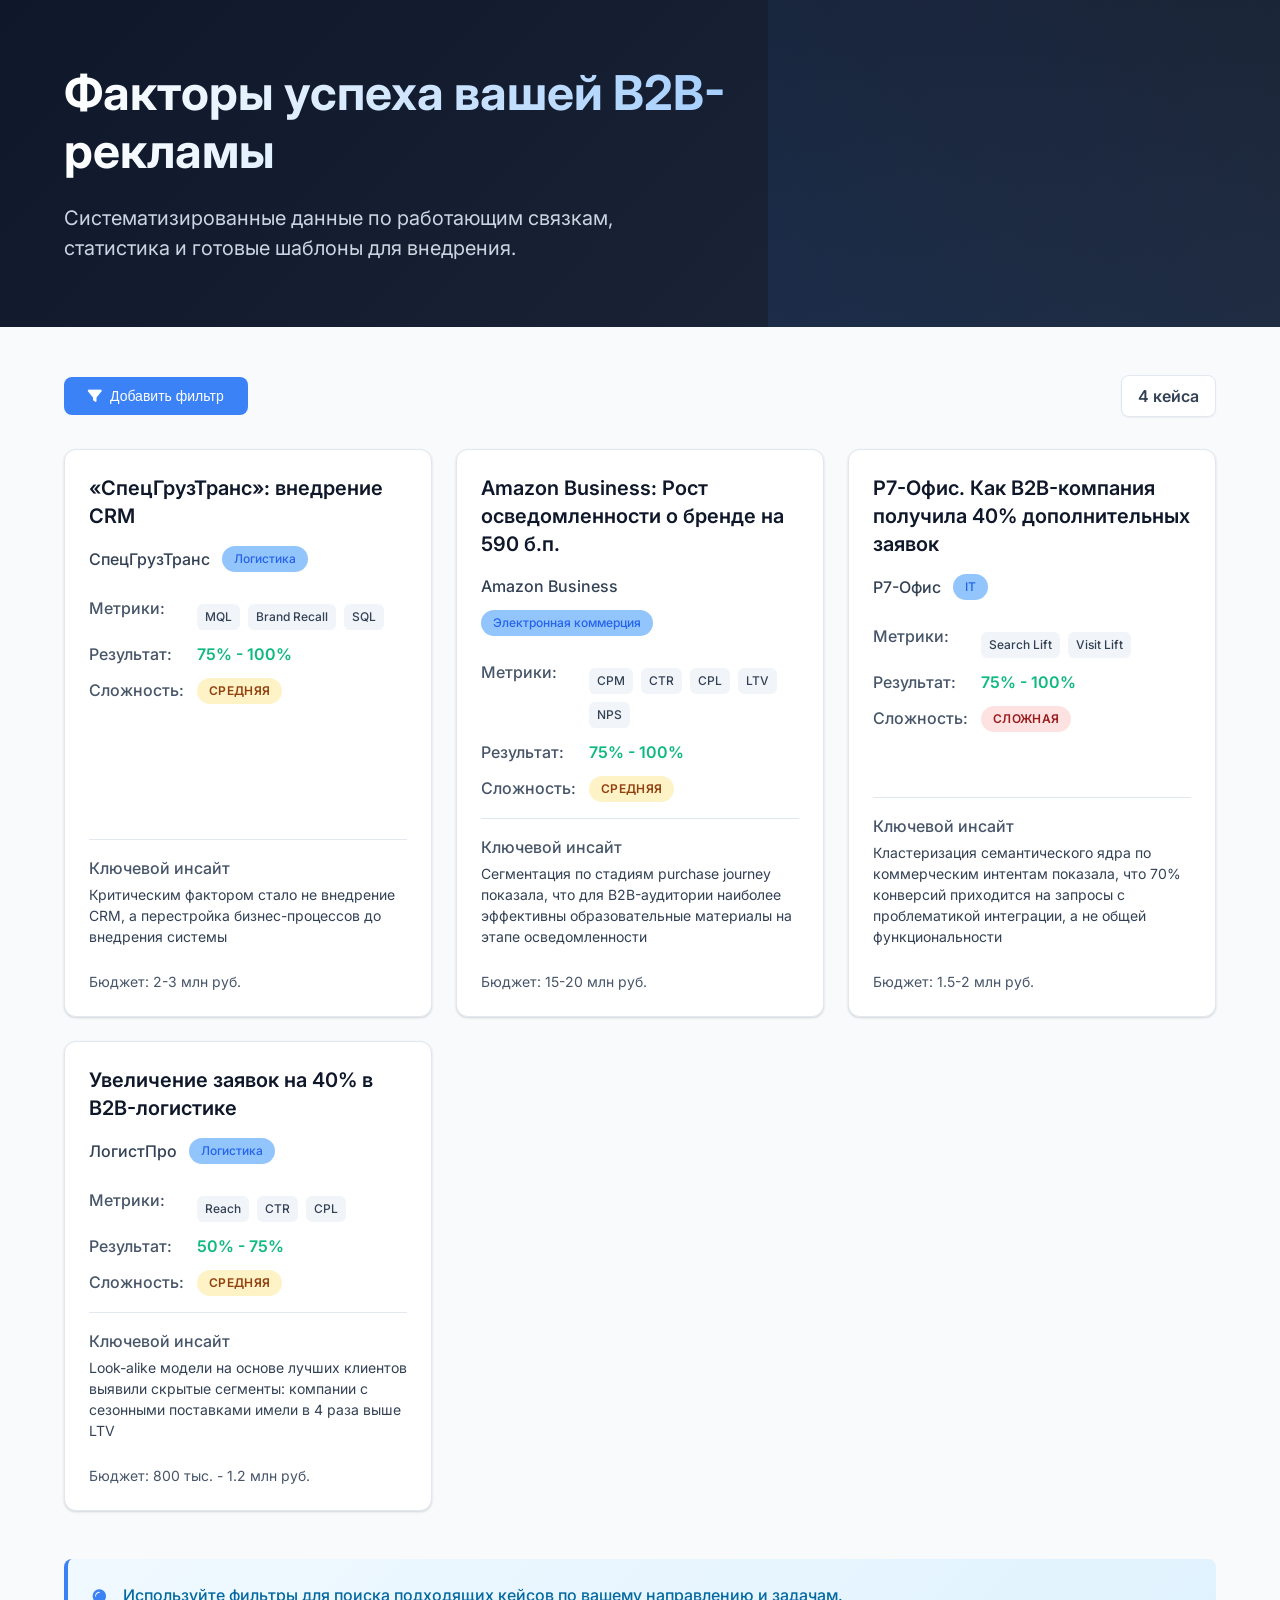
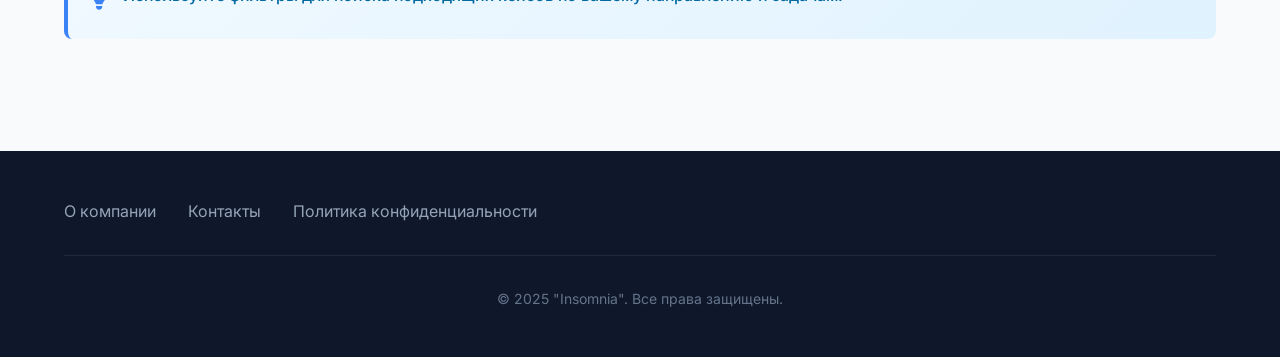
==== index.html @ edf15a5f "Add files via upload" ====
<!DOCTYPE html>
<html lang="ru">
<head>
    <meta charset="UTF-8">
    <meta name="viewport" content="width=device-width, initial-scale=1.0">
    <title>Факторы успеха вашей B2B-рекламы</title>
    <link rel="stylesheet" href="style.css">
    <link rel="stylesheet" href="https://cdnjs.cloudflare.com/ajax/libs/font-awesome/6.4.0/css/all.min.css">
    <link href="https://fonts.googleapis.com/css2?family=Inter:wght@300;400;500;600;700&display=swap" rel="stylesheet">
</head>
<body>
    <header class="header">
        <div class="container">
            <div class="header-content">
                <h1 class="header-title">Факторы успеха вашей B2B-рекламы</h1>
                <p class="header-subtitle">Систематизированные данные по работающим связкам, статистика и готовые шаблоны для внедрения.</p>
            </div>
        </div>
    </header>

    <main class="main">
        <div class="container">
            <div class="page-controls">
                <button id="openFilters" class="btn btn-primary">
                    <i class="fas fa-filter"></i> Добавить фильтр
                </button>
                <div class="stats">
                    <span id="casesCount" class="stats-count">4 кейса</span>
                </div>
            </div>

            <div class="cases-grid" id="casesContainer"></div>

            <div class="info-banner">
                <div class="info-icon">
                    <i class="fas fa-lightbulb"></i>
                </div>
                <p>Используйте фильтры для поиска подходящих кейсов по вашему направлению и задачам.</p>
            </div>
        </div>
    </main>

    <footer class="footer">
        <div class="container">
            <div class="footer-content">
                <div class="footer-links">
                    <a href="#" class="footer-link">О компании</a>
                    <a href="#" class="footer-link">Контакты</a>
                    <a href="#" class="footer-link">Политика конфиденциальности</a>
                </div>
                <div class="footer-copyright">
                    <p>© 2025 "Insomnia". Все права защищены.</p>
                </div>
            </div>
        </div>
    </footer>

    <div id="filterModal" class="modal">
        <div class="modal-overlay"></div>
        <div class="modal-container">
            <div class="modal-header">
                <div class="modal-title">
                    <i class="fas fa-sliders-h"></i>
                    <h2>Добавить фильтр</h2>
                </div>
                <button class="modal-close">
                    <i class="fas fa-times"></i>
                </button>
            </div>
            
            <div class="modal-body">
                <div class="filters-grid">
                    <div class="filter-section">
                        <div class="filter-section-header">
                            <i class="fas fa-industry"></i>
                            <h3>Направление деятельности</h3>
                        </div>
                        <div class="filter-options">
                            <label class="filter-option">
                                <input type="checkbox" name="industry" value="IT">
                                <span class="filter-checkbox"></span>
                                <span class="filter-label">IT</span>
                            </label>
                            <label class="filter-option">
                                <input type="checkbox" name="industry" value="Электронная коммерция">
                                <span class="filter-checkbox"></span>
                                <span class="filter-label">Электронная коммерция</span>
                            </label>
                            <label class="filter-option">
                                <input type="checkbox" name="industry" value="Логистика">
                                <span class="filter-checkbox"></span>
                                <span class="filter-label">Логистика</span>
                            </label>
                        </div>
                    </div>

                    <div class="filter-section">
                        <div class="filter-section-header">
                            <i class="fas fa-chart-bar"></i>
                            <h3>Результат</h3>
                        </div>
                        <div class="filter-options">
                            <label class="filter-option">
                                <input type="checkbox" name="result" value="75% - 100%">
                                <span class="filter-checkbox"></span>
                                <span class="filter-label">75% - 100%</span>
                            </label>
                            <label class="filter-option">
                                <input type="checkbox" name="result" value="50% - 75%">
                                <span class="filter-checkbox"></span>
                                <span class="filter-label">50% - 75%</span>
                            </label>
                        </div>
                    </div>

                    <div class="filter-section">
                        <div class="filter-section-header">
                            <i class="fas fa-cogs"></i>
                            <h3>Сложность</h3>
                        </div>
                        <div class="filter-options">
                            <label class="filter-option">
                                <input type="checkbox" name="complexity" value="Низкая">
                                <span class="filter-checkbox"></span>
                                <span class="filter-label">Низкая</span>
                            </label>
                            <label class="filter-option">
                                <input type="checkbox" name="complexity" value="Средняя">
                                <span class="filter-checkbox"></span>
                                <span class="filter-label">Средняя</span>
                            </label>
                            <label class="filter-option">
                                <input type="checkbox" name="complexity" value="Сложная">
                                <span class="filter-checkbox"></span>
                                <span class="filter-label">Сложная</span>
                            </label>
                        </div>
                    </div>

                    <div class="filter-section">
                        <div class="filter-section-header">
                            <i class="fas fa-ruler"></i>
                            <h3>Метрики</h3>
                        </div>
                        <div class="filter-options metrics-grid">
                            <label class="filter-option metric-tooltip" data-tooltip="Marketing Qualified Lead - лид, готовый к передаче в отдел продаж">
                                <input type="checkbox" name="metrics" value="MQL">
                                <span class="filter-checkbox"></span>
                                <span class="filter-label">MQL</span>
                            </label>
                            <label class="filter-option metric-tooltip" data-tooltip="Вспоминаемость бренда - способность потребителя вспомнить бренд">
                                <input type="checkbox" name="metrics" value="Brand Recall">
                                <span class="filter-checkbox"></span>
                                <span class="filter-label">Brand Recall</span>
                            </label>
                            <label class="filter-option metric-tooltip" data-tooltip="Sales Qualified Lead - лид, готовый к покупке">
                                <input type="checkbox" name="metrics" value="SQL">
                                <span class="filter-checkbox"></span>
                                <span class="filter-label">SQL</span>
                            </label>
                            <label class="filter-option metric-tooltip" data-tooltip="Cost Per Mille - стоимость тысячи показов">
                                <input type="checkbox" name="metrics" value="CPM">
                                <span class="filter-checkbox"></span>
                                <span class="filter-label">CPM</span>
                            </label>
                            <label class="filter-option metric-tooltip" data-tooltip="Click-Through Rate - отношение кликов к показам">
                                <input type="checkbox" name="metrics" value="CTR">
                                <span class="filter-checkbox"></span>
                                <span class="filter-label">CTR</span>
                            </label>
                            <label class="filter-option metric-tooltip" data-tooltip="Cost Per Lead - стоимость привлечения лида">
                                <input type="checkbox" name="metrics" value="CPL">
                                <span class="filter-checkbox"></span>
                                <span class="filter-label">CPL</span>
                            </label>
                            <label class="filter-option metric-tooltip" data-tooltip="Lifetime Value - пожизненная ценность клиента">
                                <input type="checkbox" name="metrics" value="LTV">
                                <span class="filter-checkbox"></span>
                                <span class="filter-label">LTV</span>
                            </label>
                            <label class="filter-option metric-tooltip" data-tooltip="Net Promoter Score - индекс лояльности клиентов">
                                <input type="checkbox" name="metrics" value="NPS">
                                <span class="filter-checkbox"></span>
                                <span class="filter-label">NPS</span>
                            </label>
                            <label class="filter-option metric-tooltip" data-tooltip="Рост поисковых запросов по бренду">
                                <input type="checkbox" name="metrics" value="Search Lift">
                                <span class="filter-checkbox"></span>
                                <span class="filter-label">Search Lift</span>
                            </label>
                            <label class="filter-option metric-tooltip" data-tooltip="Рост посещаемости сайта">
                                <input type="checkbox" name="metrics" value="Visit Lift">
                                <span class="filter-checkbox"></span>
                                <span class="filter-label">Visit Lift</span>
                            </label>
                            <label class="filter-option metric-tooltip" data-tooltip="Охват аудитории">
                                <input type="checkbox" name="metrics" value="Reach">
                                <span class="filter-checkbox"></span>
                                <span class="filter-label">Reach</span>
                            </label>
                        </div>
                    </div>
                </div>
            </div>

            <div class="modal-footer">
                <button id="resetFilters" class="btn btn-secondary">Сбросить</button>
                <button id="applyFilters" class="btn btn-primary">Применить фильтры</button>
            </div>
        </div>
    </div>

    <script src="cases.js"></script>
    <script src="script.js"></script>
</body>
</html>
---- style.css ----
* {
    margin: 0;
    padding: 0;
    box-sizing: border-box;
}

:root {
    --primary: #3b82f6;
    --primary-dark: #2563eb;
    --primary-light: #93c5fd;
    --secondary: #64748b;
    --success: #10b981;
    --warning: #f59e0b;
    --danger: #ef4444;
    --light: #f8fafc;
    --dark: #1e293b;
    --gray-50: #f8fafc;
    --gray-100: #f1f5f9;
    --gray-200: #e2e8f0;
    --gray-300: #cbd5e1;
    --gray-400: #94a3b8;
    --gray-500: #64748b;
    --gray-600: #475569;
    --gray-700: #334155;
    --gray-800: #1e293b;
    --gray-900: #0f172a;
    --radius-sm: 0.375rem;
    --radius: 0.5rem;
    --radius-lg: 0.75rem;
    --radius-xl: 1rem;
    --shadow-sm: 0 1px 2px 0 rgba(0, 0, 0, 0.05);
    --shadow: 0 1px 3px 0 rgba(0, 0, 0, 0.1), 0 1px 2px 0 rgba(0, 0, 0, 0.06);
    --shadow-md: 0 4px 6px -1px rgba(0, 0, 0, 0.1), 0 2px 4px -1px rgba(0, 0, 0, 0.06);
    --shadow-lg: 0 10px 15px -3px rgba(0, 0, 0, 0.1), 0 4px 6px -2px rgba(0, 0, 0, 0.05);
    --shadow-xl: 0 20px 25px -5px rgba(0, 0, 0, 0.1), 0 10px 10px -5px rgba(0, 0, 0, 0.04);
}

body {
    font-family: 'Inter', -apple-system, BlinkMacSystemFont, sans-serif;
    line-height: 1.5;
    color: var(--gray-800);
    background-color: var(--gray-50);
    -webkit-font-smoothing: antialiased;
    -moz-osx-font-smoothing: grayscale;
}

.container {
    width: 100%;
    max-width: 1200px;
    margin: 0 auto;
    padding: 0 1.5rem;
}

.header {
    background: linear-gradient(135deg, var(--gray-900) 0%, var(--gray-800) 100%);
    color: white;
    padding: 4rem 0;
    position: relative;
    overflow: hidden;
}

.header::before {
    content: '';
    position: absolute;
    top: 0;
    right: 0;
    width: 40%;
    height: 100%;
    background: linear-gradient(45deg, var(--primary) 0%, transparent 100%);
    opacity: 0.1;
}

.header-content {
    position: relative;
    z-index: 1;
    max-width: 800px;
}

.header-title {
    font-size: 3rem;
    font-weight: 700;
    line-height: 1.2;
    margin-bottom: 1.5rem;
    background: linear-gradient(90deg, white, var(--primary-light));
    -webkit-background-clip: text;
    background-clip: text;
    -webkit-text-fill-color: transparent;
}

.header-subtitle {
    font-size: 1.25rem;
    color: var(--gray-300);
    max-width: 600px;
}

.main {
    padding: 3rem 0;
}

.page-controls {
    display: flex;
    justify-content: space-between;
    align-items: center;
    margin-bottom: 2rem;
    flex-wrap: wrap;
    gap: 1rem;
}

.btn {
    display: inline-flex;
    align-items: center;
    justify-content: center;
    gap: 0.5rem;
    padding: 0.75rem 1.5rem;
    border-radius: var(--radius);
    font-weight: 500;
    font-size: 0.875rem;
    cursor: pointer;
    border: none;
    transition: all 0.2s ease;
    line-height: 1;
}

.btn i {
    font-size: 0.875rem;
}

.btn-primary {
    background-color: var(--primary);
    color: white;
}

.btn-primary:hover {
    background-color: var(--primary-dark);
    transform: translateY(-1px);
    box-shadow: var(--shadow-md);
}

.btn-secondary {
    background-color: white;
    color: var(--gray-700);
    border: 1px solid var(--gray-300);
}

.btn-secondary:hover {
    background-color: var(--gray-50);
    border-color: var(--gray-400);
}

.stats {
    display: flex;
    align-items: center;
    gap: 0.5rem;
    padding: 0.5rem 1rem;
    background: white;
    border-radius: var(--radius);
    border: 1px solid var(--gray-200);
    box-shadow: var(--shadow-sm);
}

.stats-count {
    font-weight: 600;
    color: var(--gray-700);
}

.cases-grid {
    display: grid;
    grid-template-columns: repeat(auto-fill, minmax(350px, 1fr));
    gap: 1.5rem;
    margin-bottom: 3rem;
}

.case-card {
    background: white;
    border-radius: var(--radius-lg);
    overflow: hidden;
    box-shadow: var(--shadow);
    border: 1px solid var(--gray-200);
    transition: all 0.3s ease;
    display: flex;
    flex-direction: column;
    height: 100%;
    position: relative;
    cursor: pointer;
}

.case-card:hover {
    transform: translateY(-4px);
    box-shadow: var(--shadow-xl);
    border-color: var(--primary-light);
}

.case-card::after {
    content: '→';
    position: absolute;
    top: 1.5rem;
    right: 1.5rem;
    color: var(--primary);
    font-weight: 700;
    font-size: 1.25rem;
    opacity: 0;
    transition: opacity 0.3s ease;
}

.case-card:hover::after {
    opacity: 1;
}

.case-card-content {
    padding: 1.5rem;
    flex: 1;
    display: flex;
    flex-direction: column;
    gap: 1rem;
}

.case-title {
    font-size: 1.25rem;
    font-weight: 600;
    color: var(--gray-900);
    line-height: 1.4;
}

.case-meta {
    display: flex;
    flex-wrap: wrap;
    gap: 0.75rem;
    align-items: center;
    margin-bottom: 0.5rem;
}

.case-company {
    font-weight: 500;
    color: var(--gray-700);
}

.case-industry {
    background-color: var(--primary-light);
    color: var(--primary-dark);
    padding: 0.25rem 0.75rem;
    border-radius: 1rem;
    font-size: 0.75rem;
    font-weight: 500;
}

.case-info {
    display: flex;
    flex-direction: column;
    gap: 0.75rem;
}

.case-info-item {
    display: flex;
    gap: 0.5rem;
}

.case-info-label {
    font-weight: 500;
    color: var(--gray-600);
    min-width: 100px;
    flex-shrink: 0;
}

.case-info-value {
    color: var(--gray-800);
    flex: 1;
}

.case-metrics {
    display: flex;
    flex-wrap: wrap;
    gap: 0.5rem;
    margin-top: 0.5rem;
}

.metric-tag {
    background-color: var(--gray-100);
    color: var(--gray-700);
    padding: 0.25rem 0.5rem;
    border-radius: var(--radius-sm);
    font-size: 0.75rem;
    font-weight: 500;
}

.case-complexity {
    display: inline-block;
    padding: 0.25rem 0.75rem;
    border-radius: 1rem;
    font-size: 0.75rem;
    font-weight: 600;
    text-transform: uppercase;
    letter-spacing: 0.025em;
}

.complexity-medium {
    background-color: #fef3c7;
    color: #92400e;
}

.complexity-high {
    background-color: #fee2e2;
    color: #991b1b;
}

.case-result {
    font-weight: 600;
    color: var(--success);
}

.case-insight {
    margin-top: auto;
    padding-top: 1rem;
    border-top: 1px solid var(--gray-200);
}

.case-insight-label {
    font-weight: 500;
    color: var(--gray-600);
    margin-bottom: 0.25rem;
}

.case-insight-text {
    color: var(--gray-700);
    font-size: 0.875rem;
    line-height: 1.5;
}

.case-budget {
    font-size: 0.875rem;
    color: var(--gray-600);
    margin-top: 0.5rem;
}

.info-banner {
    display: flex;
    align-items: flex-start;
    gap: 1rem;
    padding: 1.5rem;
    background: linear-gradient(135deg, #f0f9ff 0%, #e0f2fe 100%);
    border-radius: var(--radius);
    border-left: 4px solid var(--primary);
}

.info-icon {
    color: var(--primary);
    font-size: 1.25rem;
    margin-top: 0.125rem;
}

.info-banner p {
    color: #0369a1;
    font-weight: 500;
    margin: 0;
    flex: 1;
}

.footer {
    background-color: var(--gray-900);
    color: var(--gray-300);
    padding: 3rem 0;
    margin-top: 4rem;
}

.footer-content {
    display: flex;
    flex-direction: column;
    gap: 2rem;
}

.footer-links {
    display: flex;
    gap: 2rem;
    flex-wrap: wrap;
}

.footer-link {
    color: var(--gray-400);
    text-decoration: none;
    transition: color 0.2s ease;
}

.footer-link:hover {
    color: white;
}

.footer-copyright {
    border-top: 1px solid var(--gray-800);
    padding-top: 2rem;
    text-align: center;
    color: var(--gray-500);
    font-size: 0.875rem;
}

.modal {
    display: none;
    position: fixed;
    top: 0;
    left: 0;
    width: 100%;
    height: 100%;
    z-index: 1000;
}

.modal-overlay {
    position: absolute;
    top: 0;
    left: 0;
    width: 100%;
    height: 100%;
    background-color: rgba(0, 0, 0, 0.5);
    backdrop-filter: blur(4px);
}

.modal-container {
    position: relative;
    background-color: white;
    width: 90%;
    max-width: 800px;
    max-height: 90vh;
    margin: 5vh auto;
    border-radius: var(--radius-xl);
    box-shadow: var(--shadow-xl);
    display: flex;
    flex-direction: column;
    overflow: hidden;
}

.modal-header {
    padding: 1.5rem 2rem;
    border-bottom: 1px solid var(--gray-200);
    display: flex;
    justify-content: space-between;
    align-items: center;
}

.modal-title {
    display: flex;
    align-items: center;
    gap: 0.75rem;
}

.modal-title i {
    color: var(--primary);
    font-size: 1.25rem;
}

.modal-title h2 {
    font-size: 1.5rem;
    font-weight: 600;
    color: var(--gray-900);
}

.modal-close {
    background: none;
    border: none;
    color: var(--gray-500);
    font-size: 1.25rem;
    cursor: pointer;
    padding: 0.5rem;
    border-radius: var(--radius-sm);
    transition: all 0.2s ease;
}

.modal-close:hover {
    background-color: var(--gray-100);
    color: var(--gray-700);
}

.modal-body {
    padding: 2rem;
    overflow-y: auto;
    flex: 1;
}

.filters-grid {
    display: flex;
    flex-direction: column;
    gap: 2rem;
}

.filter-section {
    display: flex;
    flex-direction: column;
    gap: 1rem;
}

.filter-section-header {
    display: flex;
    align-items: center;
    gap: 0.75rem;
}

.filter-section-header i {
    color: var(--primary);
    font-size: 1.125rem;
}

.filter-section-header h3 {
    font-size: 1.125rem;
    font-weight: 600;
    color: var(--gray-800);
}

.filter-options {
    display: flex;
    flex-wrap: wrap;
    gap: 0.75rem;
}

.filter-option {
    position: relative;
    cursor: pointer;
}

.filter-option input[type="checkbox"] {
    position: absolute;
    opacity: 0;
    width: 0;
    height: 0;
}

.filter-checkbox {
    display: inline-flex;
    align-items: center;
    justify-content: center;
    width: 20px;
    height: 20px;
    border: 2px solid var(--gray-300);
    border-radius: var(--radius-sm);
    background: white;
    transition: all 0.2s ease;
    margin-right: 0.5rem;
}

.filter-checkbox::after {
    content: '';
    width: 10px;
    height: 10px;
    background-color: var(--primary);
    border-radius: 2px;
    opacity: 0;
    transition: opacity 0.2s ease;
}

.filter-option input[type="checkbox"]:checked + .filter-checkbox {
    border-color: var(--primary);
    background-color: var(--primary);
}

.filter-option input[type="checkbox"]:checked + .filter-checkbox::after {
    opacity: 1;
}

.filter-option input[type="checkbox"]:checked + .filter-checkbox + .filter-label {
    color: var(--gray-900);
    font-weight: 500;
}

.filter-label {
    color: var(--gray-700);
    font-size: 0.875rem;
    user-select: none;
}

.metrics-grid {
    display: grid;
    grid-template-columns: repeat(auto-fill, minmax(180px, 1fr));
    gap: 0.75rem;
    padding: 1rem;
    background-color: var(--gray-50);
    border-radius: var(--radius);
    border: 1px solid var(--gray-200);
    max-height: 300px;
    overflow-y: auto;
}

.metric-tooltip {
    position: relative;
}

.metric-tooltip::before {
    content: attr(data-tooltip);
    position: absolute;
    bottom: 100%;
    left: 50%;
    transform: translateX(-50%);
    background-color: var(--gray-900);
    color: white;
    padding: 0.5rem 0.75rem;
    border-radius: var(--radius-sm);
    font-size: 0.75rem;
    font-weight: 400;
    white-space: nowrap;
    opacity: 0;
    visibility: hidden;
    transition: all 0.2s ease;
    z-index: 100;
    pointer-events: none;
    margin-bottom: 0.5rem;
}

.metric-tooltip::after {
    content: '';
    position: absolute;
    bottom: 100%;
    left: 50%;
    transform: translateX(-50%);
    border: 5px solid transparent;
    border-top-color: var(--gray-900);
    opacity: 0;
    visibility: hidden;
    transition: all 0.2s ease;
    z-index: 100;
    pointer-events: none;
    margin-bottom: -5px;
}

.metric-tooltip:hover::before,
.metric-tooltip:hover::after {
    opacity: 1;
    visibility: visible;
}

.modal-footer {
    padding: 1.5rem 2rem;
    border-top: 1px solid var(--gray-200);
    display: flex;
    justify-content: space-between;
    align-items: center;
}

.case-detail {
    background: white;
    border-radius: var(--radius-lg);
    overflow: hidden;
    box-shadow: var(--shadow);
    border: 1px solid var(--gray-200);
}

.case-detail-header {
    padding: 2rem;
    border-bottom: 1px solid var(--gray-200);
    background: linear-gradient(135deg, var(--gray-50) 0%, var(--gray-100) 100%);
}

.case-detail-title h2 {
    font-size: 2rem;
    font-weight: 700;
    color: var(--gray-900);
    margin-bottom: 1rem;
}

.case-detail-meta {
    display: flex;
    gap: 1rem;
    flex-wrap: wrap;
    align-items: center;
}

.company-badge {
    background-color: var(--primary);
    color: white;
    padding: 0.5rem 1rem;
    border-radius: var(--radius);
    font-weight: 600;
    font-size: 0.875rem;
}

.case-result-badge {
    background-color: var(--success);
    color: white;
    padding: 0.5rem 1rem;
    border-radius: var(--radius);
    font-weight: 600;
    font-size: 0.875rem;
}

.case-detail-content {
    padding: 2rem;
}

.case-section {
    margin-bottom: 2.5rem;
}

.case-section:last-child {
    margin-bottom: 0;
}

.case-section-title {
    display: flex;
    align-items: center;
    gap: 0.75rem;
    font-size: 1.25rem;
    font-weight: 600;
    color: var(--gray-800);
    margin-bottom: 1rem;
}

.case-section-title i {
    color: var(--primary);
}

.case-section-content {
    margin-left: 2rem;
}

.case-industries {
    display: flex;
    gap: 0.75rem;
    flex-wrap: wrap;
}

.industry-tag {
    background-color: var(--primary-light);
    color: var(--primary-dark);
    padding: 0.5rem 1rem;
    border-radius: var(--radius);
    font-weight: 500;
    font-size: 0.875rem;
}

.insights-grid {
    display: grid;
    grid-template-columns: repeat(auto-fill, minmax(300px, 1fr));
    gap: 1rem;
}

.insight-card {
    background: var(--gray-50);
    border-left: 4px solid var(--primary);
    padding: 1rem;
    border-radius: var(--radius);
    display: flex;
    align-items: flex-start;
    gap: 0.75rem;
}

.insight-card i {
    color: var(--primary);
    font-size: 1rem;
    margin-top: 0.125rem;
}

.insight-text {
    color: var(--gray-700);
    font-size: 0.875rem;
    line-height: 1.5;
    flex: 1;
}

.implementation-details {
    display: grid;
    grid-template-columns: repeat(auto-fit, minmax(200px, 1fr));
    gap: 1.5rem;
    padding: 1.5rem;
    background: var(--gray-50);
    border-radius: var(--radius);
    border: 1px solid var(--gray-200);
}

.implementation-item {
    display: flex;
    flex-direction: column;
    gap: 0.5rem;
}

.implementation-label {
    font-size: 0.875rem;
    color: var(--gray-600);
    font-weight: 500;
}

.implementation-value {
    font-size: 1rem;
    color: var(--gray-800);
    font-weight: 600;
}

.results-grid {
    display: grid;
    grid-template-columns: repeat(auto-fill, minmax(250px, 1fr));
    gap: 1rem;
}

.result-item {
    background: var(--gray-50);
    border-left: 4px solid var(--success);
    padding: 1rem;
    border-radius: var(--radius);
    display: flex;
    align-items: flex-start;
    gap: 0.75rem;
}

.result-item i {
    color: var(--success);
    font-size: 1rem;
    margin-top: 0.125rem;
}

.result-content {
    flex: 1;
}

.result-label {
    font-size: 0.875rem;
    color: var(--gray-600);
    font-weight: 500;
    margin-bottom: 0.25rem;
}

.result-value {
    font-size: 1.25rem;
    color: var(--gray-900);
    font-weight: 700;
}

.error-message {
    text-align: center;
    padding: 4rem 2rem;
    background: white;
    border-radius: var(--radius-lg);
    box-shadow: var(--shadow);
}

.error-message h2 {
    font-size: 1.5rem;
    color: var(--gray-900);
    margin-bottom: 1rem;
}

.error-message p {
    color: var(--gray-600);
    margin-bottom: 2rem;
}

@media (max-width: 768px) {
    .header-title {
        font-size: 2.25rem;
    }
    
    .header-subtitle {
        font-size: 1.125rem;
    }
    
    .cases-grid {
        grid-template-columns: 1fr;
    }
    
    .modal-container {
        width: 95%;
        margin: 2vh auto;
    }
    
    .modal-body {
        padding: 1.5rem;
    }
    
    .metrics-grid {
        grid-template-columns: repeat(auto-fill, minmax(150px, 1fr));
    }
    
    .modal-footer {
        flex-direction: column;
        gap: 1rem;
    }
    
    .modal-footer .btn {
        width: 100%;
    }
    
    .case-detail-header {
        padding: 1.5rem;
    }
    
    .case-detail-title h2 {
        font-size: 1.75rem;
    }
    
    .case-detail-content {
        padding: 1.5rem;
    }
    
    .case-section-content {
        margin-left: 0;
    }
    
    .insights-grid {
        grid-template-columns: 1fr;
    }
    
    .implementation-details {
        grid-template-columns: 1fr;
    }
    
    .results-grid {
        grid-template-columns: 1fr;
    }
}

@media (max-width: 480px) {
    .header {
        padding: 3rem 0;
    }
    
    .header-title {
        font-size: 1.875rem;
    }
    
    .page-controls {
        flex-direction: column;
        align-items: stretch;
    }
    
    .metrics-grid {
        grid-template-columns: 1fr;
    }
    
    .modal-header {
        padding: 1.25rem 1.5rem;
    }
    
    .modal-body {
        padding: 1.25rem;
    }
    
    .modal-footer {
        padding: 1.25rem 1.5rem;
    }
    
    .case-detail-meta {
        flex-direction: column;
        align-items: flex-start;
    }
}
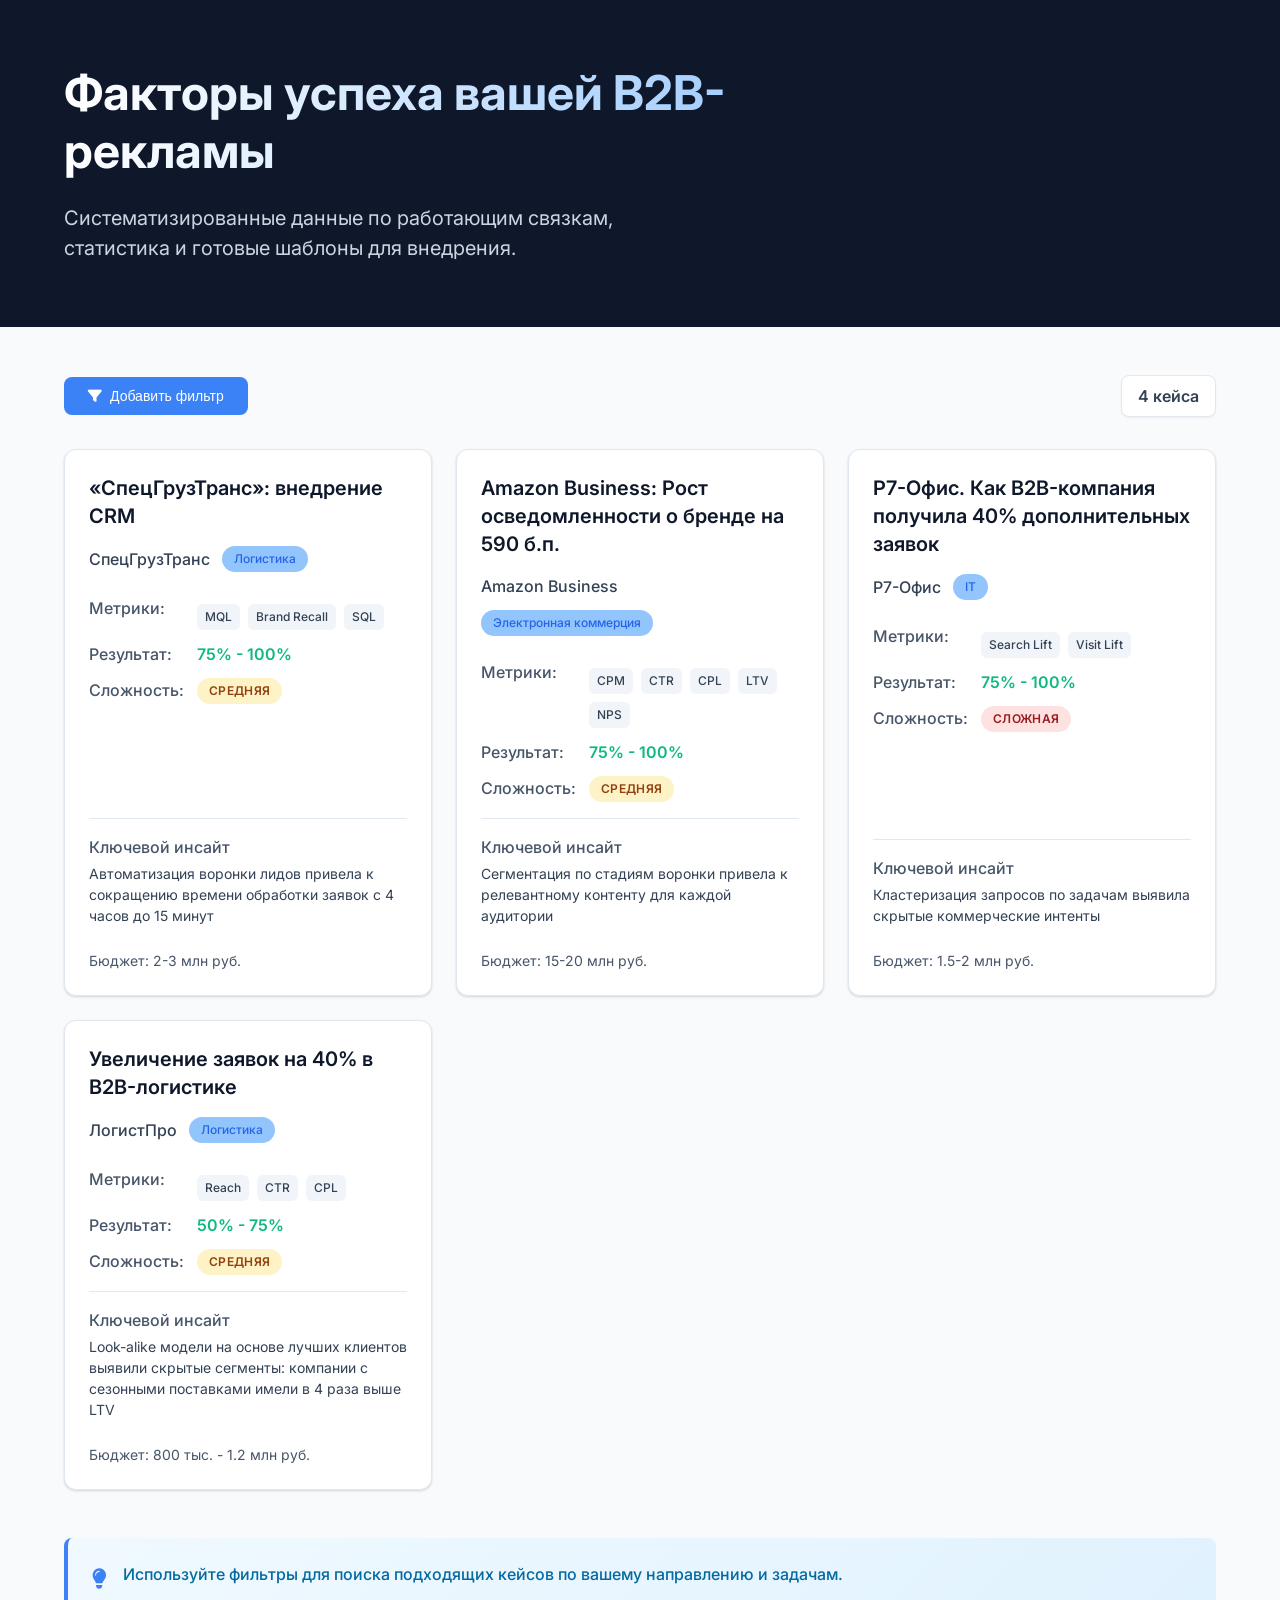
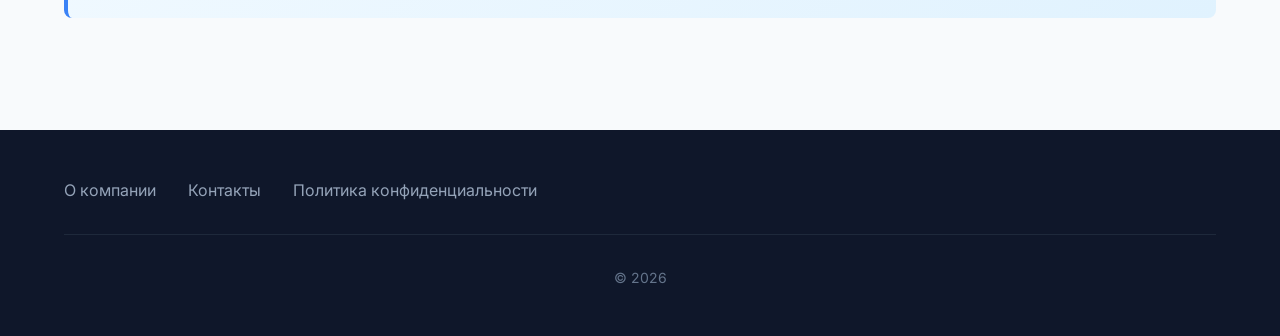
==== commit e89cb974: "Update index.html" ====
--- a/index.html
+++ b/index.html
@@ -49,7 +49,7 @@
                     <a href="#" class="footer-link">Политика конфиденциальности</a>
                 </div>
                 <div class="footer-copyright">
-                    <p>© 2025 "Insomnia". Все права защищены.</p>
+                    <p>© 2026</p>
                 </div>
             </div>
         </div>
@@ -213,4 +213,4 @@
     <script src="cases.js"></script>
     <script src="script.js"></script>
 </body>
-</html>+</html>
--- a/style.css
+++ b/style.css
@@ -59,15 +59,12 @@
     overflow: hidden;
 }
 
-.header::before {
-    content: '';
-    position: absolute;
-    top: 0;
-    right: 0;
-    width: 40%;
-    height: 100%;
-    background: linear-gradient(45deg, var(--primary) 0%, transparent 100%);
-    opacity: 0.1;
+.header {
+    background: var(--gray-900); /* Просто темный цвет */
+    color: white;
+    padding: 4rem 0;
+    position: relative;
+    overflow: hidden;
 }
 
 .header-content {
@@ -81,6 +78,7 @@
     font-weight: 700;
     line-height: 1.2;
     margin-bottom: 1.5rem;
+    /* Градиент остается ТОЛЬКО в тексте */
     background: linear-gradient(90deg, white, var(--primary-light));
     -webkit-background-clip: text;
     background-clip: text;
@@ -933,4 +931,6 @@
         flex-direction: column;
         align-items: flex-start;
     }
-}+
+}
+
